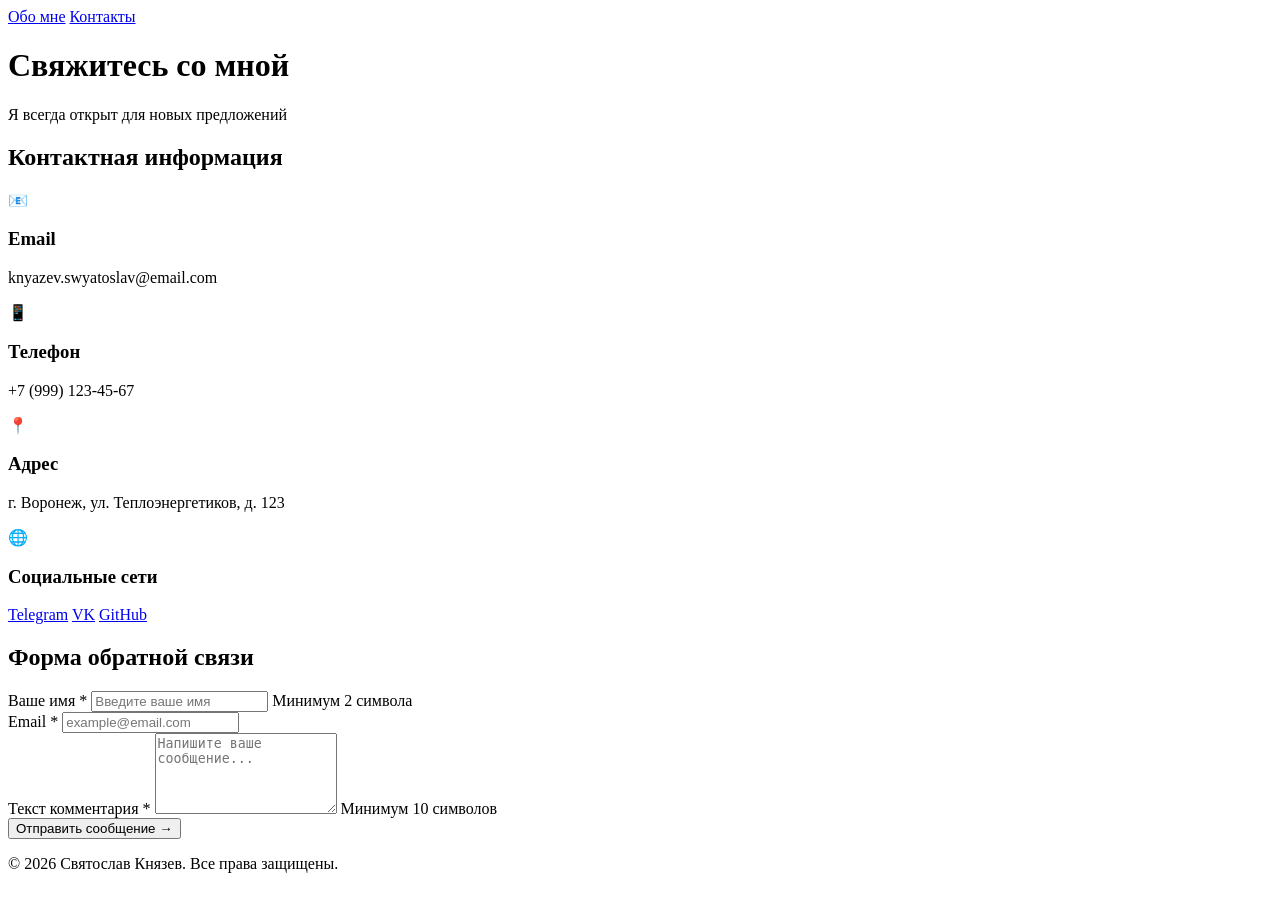
==== contacts.html @ 988ff11d "Add files via upload" ====
﻿<!DOCTYPE html>
<html lang="ru">
<head>
    <meta charset="UTF-8">
    <meta name="viewport" content="width=device-width, initial-scale=1.0">
    <title>Контакты - Мой сайт</title>
    <link rel="stylesheet" href="style.css">
</head>
<body>
    <nav class="navigation">
        <a href="Index.html" class="nav-link">Обо мне</a>
        <a href="contacts.html" class="nav-link active">Контакты</a>
    </nav>

    <header class="hero contacts-hero">
        <div class="container">
            <h1 class="fade-in">Свяжитесь со <span class="highlight">мной</span></h1>
            <p class="subtitle">Я всегда открыт для новых предложений</p>
        </div>
    </header>

    <main class="container">
        <div class="contacts-wrapper">
            <section class="contact-info">
                <h2 class="section-title">Контактная информация</h2>
                
                <div class="contact-card">
                    <div class="contact-icon">📧</div>
                    <div class="contact-details">
                        <h3>Email</h3>
                        <p>knyazev.swyatoslav@email.com</p>
                    </div>
                </div>

                <div class="contact-card">
                    <div class="contact-icon">📱</div>
                    <div class="contact-details">
                        <h3>Телефон</h3>
                        <p>+7 (999) 123-45-67</p>
                    </div>
                </div>

                <div class="contact-card">
                    <div class="contact-icon">📍</div>
                    <div class="contact-details">
                        <h3>Адрес</h3>
                        <p>г. Воронеж, ул. Теплоэнергетиков, д. 123</p>
                    </div>
                </div>

                <div class="contact-card">
                    <div class="contact-icon">🌐</div>
                    <div class="contact-details">
                        <h3>Социальные сети</h3>
                        <div class="social-links">
                            <a href="#" class="social-link">Telegram</a>
                            <a href="#" class="social-link">VK</a>
                            <a href="#" class="social-link">GitHub</a>
                        </div>
                    </div>
                </div>
            </section>

            <section class="contact-form-section">
                <h2 class="section-title">Форма обратной связи</h2>
                
                <form class="feedback-form" action="#" method="POST">
                    <div class="form-group">
                        <label for="name" class="form-label">Ваше имя *</label>
                        <input 
                            type="text" 
                            id="name" 
                            name="name" 
                            class="form-input" 
                            placeholder="Введите ваше имя"
                            required
                        >
                        <span class="form-hint">Минимум 2 символа</span>
                    </div>

                    <div class="form-group">
                        <label for="email" class="form-label">Email *</label>
                        <input 
                            type="email" 
                            id="email" 
                            name="email" 
                            class="form-input" 
                            placeholder="example@email.com"
                            required
                        >
                    </div>

                    <div class="form-group">
                        <label for="comment" class="form-label">Текст комментария *</label>
                        <textarea 
                            id="comment" 
                            name="comment" 
                            class="form-textarea" 
                            rows="5"
                            placeholder="Напишите ваше сообщение..."
                            required
                        ></textarea>
                        <span class="form-hint">Минимум 10 символов</span>
                    </div>

                    <button type="submit" class="submit-btn">
                        <span>Отправить сообщение</span>
                        <span class="btn-arrow">→</span>
                    </button>
                </form>
            </section>
        </div>
    </main>

    <footer class="footer">
        <p>&copy; 2026 Святослав Князев. Все права защищены.</p>
    </footer>
</body>
</html>
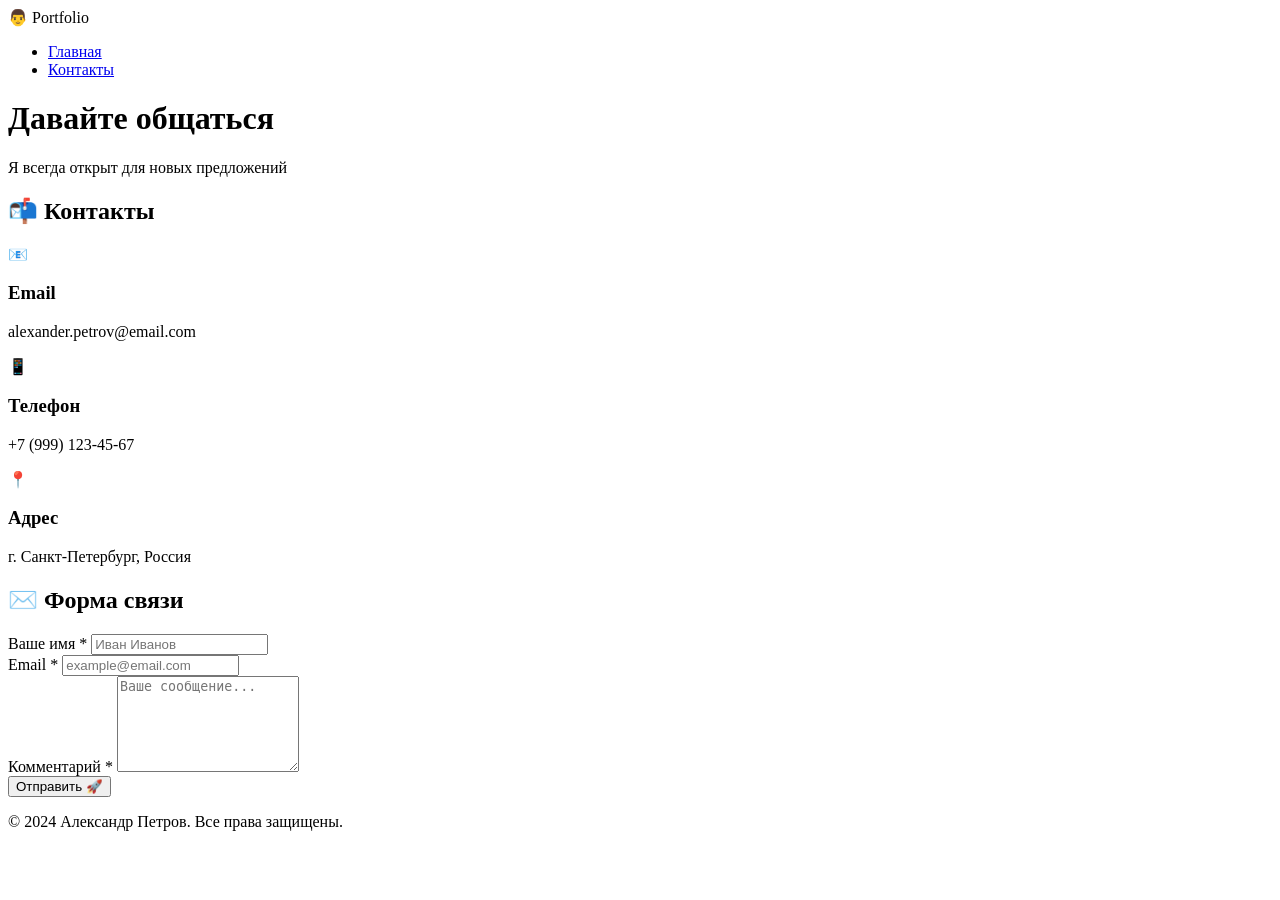
==== commit c9a54ba7: "Update contacts.html" ====
--- a/contacts.html
+++ b/contacts.html
@@ -1,70 +1,84 @@
-﻿<!DOCTYPE html>
+<!DOCTYPE html>
 <html lang="ru">
 <head>
     <meta charset="UTF-8">
     <meta name="viewport" content="width=device-width, initial-scale=1.0">
-    <title>Контакты - Мой сайт</title>
+    <title>Контакты | Александр Петров</title>
     <link rel="stylesheet" href="style.css">
+    <link href="https://fonts.googleapis.com/css2?family=Montserrat:wght@400;600;700;900&display=swap" rel="stylesheet">
 </head>
 <body>
+    <!-- Навигация -->
     <nav class="navigation">
-        <a href="Index.html" class="nav-link">Обо мне</a>
-        <a href="contacts.html" class="nav-link active">Контакты</a>
+        <div class="nav-container">
+            <div class="logo">
+                <span class="logo-icon">👨‍</span>
+                <span class="logo-text">Portfolio</span>
+            </div>
+            <ul class="nav-menu">
+                <li><a href="index.html" class="nav-link">Главная</a></li>
+                <li><a href="contacts.html" class="nav-link active">Контакты</a></li>
+            </ul>
+        </div>
     </nav>
 
+    <!-- Hero секция -->
     <header class="hero contacts-hero">
-        <div class="container">
-            <h1 class="fade-in">Свяжитесь со <span class="highlight">мной</span></h1>
-            <p class="subtitle">Я всегда открыт для новых предложений</p>
+        <div class="container hero-content">
+            <div class="hero-text">
+                <h1 class="hero-title">
+                    Давайте <span class="gradient-text">общаться</span>
+                </h1>
+                <p class="hero-subtitle">Я всегда открыт для новых предложений</p>
+            </div>
         </div>
     </header>
 
-    <main class="container">
+    <!-- Основной контент -->
+    <main class="container section">
         <div class="contacts-wrapper">
+            <!-- Контактная информация -->
             <section class="contact-info">
-                <h2 class="section-title">Контактная информация</h2>
+                <h2 class="section-title">📬 Контакты</h2>
                 
-                <div class="contact-card">
-                    <div class="contact-icon">📧</div>
-                    <div class="contact-details">
-                        <h3>Email</h3>
-                        <p>knyazev.swyatoslav@email.com</p>
+                <div class="contact-cards">
+                    <div class="contact-card">
+                        <div class="contact-icon-wrapper">
+                            <span class="contact-icon">📧</span>
+                        </div>
+                        <div class="contact-details">
+                            <h3>Email</h3>
+                            <p>alexander.petrov@email.com</p>
+                        </div>
                     </div>
-                </div>
 
-                <div class="contact-card">
-                    <div class="contact-icon">📱</div>
-                    <div class="contact-details">
-                        <h3>Телефон</h3>
-                        <p>+7 (999) 123-45-67</p>
+                    <div class="contact-card">
+                        <div class="contact-icon-wrapper">
+                            <span class="contact-icon">📱</span>
+                        </div>
+                        <div class="contact-details">
+                            <h3>Телефон</h3>
+                            <p>+7 (999) 123-45-67</p>
+                        </div>
                     </div>
-                </div>
 
-                <div class="contact-card">
-                    <div class="contact-icon">📍</div>
-                    <div class="contact-details">
-                        <h3>Адрес</h3>
-                        <p>г. Воронеж, ул. Теплоэнергетиков, д. 123</p>
-                    </div>
-                </div>
-
-                <div class="contact-card">
-                    <div class="contact-icon">🌐</div>
-                    <div class="contact-details">
-                        <h3>Социальные сети</h3>
-                        <div class="social-links">
-                            <a href="#" class="social-link">Telegram</a>
-                            <a href="#" class="social-link">VK</a>
-                            <a href="#" class="social-link">GitHub</a>
+                    <div class="contact-card">
+                        <div class="contact-icon-wrapper">
+                            <span class="contact-icon">📍</span>
+                        </div>
+                        <div class="contact-details">
+                            <h3>Адрес</h3>
+                            <p>г. Санкт-Петербург, Россия</p>
                         </div>
                     </div>
                 </div>
             </section>
 
+            <!-- Форма обратной связи -->
             <section class="contact-form-section">
-                <h2 class="section-title">Форма обратной связи</h2>
+                <h2 class="section-title">✉️ Форма связи</h2>
                 
-                <form class="feedback-form" action="#" method="POST">
+                <form id="feedbackForm" class="feedback-form">
                     <div class="form-group">
                         <label for="name" class="form-label">Ваше имя *</label>
                         <input 
@@ -72,10 +86,9 @@
                             id="name" 
                             name="name" 
                             class="form-input" 
-                            placeholder="Введите ваше имя"
-                            required
+                            placeholder="Иван Иванов"
                         >
-                        <span class="form-hint">Минимум 2 символа</span>
+                        <span class="error-message" id="nameError"></span>
                     </div>
 
                     <div class="form-group">
@@ -86,34 +99,41 @@
                             name="email" 
                             class="form-input" 
                             placeholder="example@email.com"
-                            required
                         >
+                        <span class="error-message" id="emailError"></span>
                     </div>
 
                     <div class="form-group">
-                        <label for="comment" class="form-label">Текст комментария *</label>
+                        <label for="comment" class="form-label">Комментарий *</label>
                         <textarea 
                             id="comment" 
                             name="comment" 
                             class="form-textarea" 
-                            rows="5"
-                            placeholder="Напишите ваше сообщение..."
-                            required
+                            rows="6"
+                            placeholder="Ваше сообщение..."
                         ></textarea>
-                        <span class="form-hint">Минимум 10 символов</span>
+                        <span class="error-message" id="commentError"></span>
                     </div>
 
                     <button type="submit" class="submit-btn">
-                        <span>Отправить сообщение</span>
-                        <span class="btn-arrow">→</span>
+                        <span>Отправить</span>
+                        <span class="btn-icon">🚀</span>
                     </button>
                 </form>
+                
+                <div id="formResult"></div>
             </section>
         </div>
     </main>
 
+    <!-- Футер -->
     <footer class="footer">
-        <p>&copy; 2026 Святослав Князев. Все права защищены.</p>
+        <div class="container">
+            <p>&copy; 2024 Александр Петров. Все права защищены.</p>
+        </div>
     </footer>
+
+    <!-- Подключение JavaScript -->
+    <script src="script.js"></script>
 </body>
-</html>+</html>
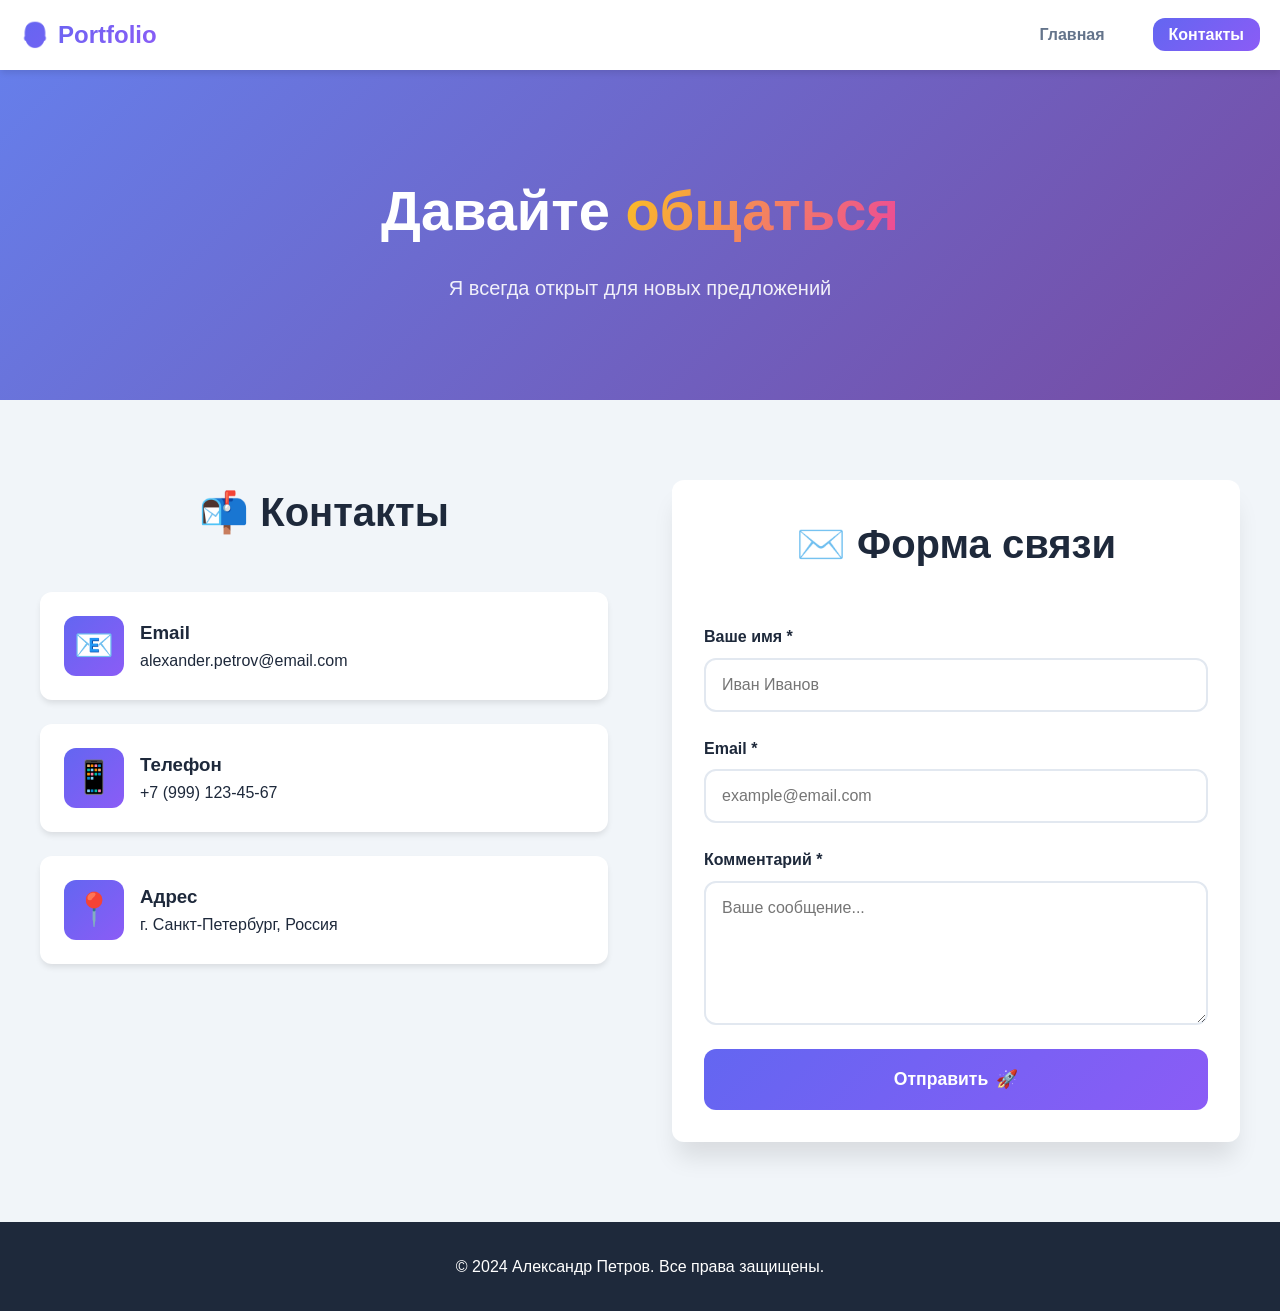
==== commit 345c50ae: "Update contact page owner name to Святослав Князев" ====
--- a/contacts.html
+++ b/contacts.html
@@ -3,7 +3,7 @@
 <head>
     <meta charset="UTF-8">
     <meta name="viewport" content="width=device-width, initial-scale=1.0">
-    <title>Контакты | Александр Петров</title>
+    <title>Контакты | Святослав Князев</title>
     <link rel="stylesheet" href="style.css">
     <link href="https://fonts.googleapis.com/css2?family=Montserrat:wght@400;600;700;900&display=swap" rel="stylesheet">
 </head>
--- a/style.css
+++ b/style.css
@@ -0,0 +1,455 @@
+/* ===== CSS ПЕРЕМЕННЫЕ ===== */
+:root {
+    --primary: #6366f1;
+    --primary-dark: #4f46e5;
+    --secondary: #8b5cf6;
+    --accent: #ec4899;
+    --success: #10b981;
+    --error: #ef4444;
+    --dark: #1e293b;
+    --gray: #64748b;
+    --light: #f1f5f9;
+    --white: #ffffff;
+    --gradient-primary: linear-gradient(135deg, #6366f1 0%, #8b5cf6 100%);
+    --gradient-hero: linear-gradient(135deg, #667eea 0%, #764ba2 100%);
+    --shadow: 0 4px 6px -1px rgba(0, 0, 0, 0.1);
+    --shadow-lg: 0 20px 25px -5px rgba(0, 0, 0, 0.1);
+    --radius: 12px;
+    --transition: all 0.3s ease;
+}
+
+/* ===== БАЗОВЫЕ СТИЛИ ===== */
+* {
+    margin: 0;
+    padding: 0;
+    box-sizing: border-box;
+}
+
+body {
+    font-family: 'Montserrat', sans-serif;
+    line-height: 1.6;
+    color: var(--dark);
+    background: var(--light);
+}
+
+.container {
+    max-width: 1200px;
+    margin: 0 auto;
+    padding: 0 20px;
+}
+
+/* ===== НАВИГАЦИЯ ===== */
+.navigation {
+    background: var(--white);
+    box-shadow: var(--shadow);
+    position: sticky;
+    top: 0;
+    z-index: 1000;
+}
+
+.nav-container {
+    display: flex;
+    justify-content: space-between;
+    align-items: center;
+    padding: 1rem 20px;
+}
+
+.logo {
+    display: flex;
+    align-items: center;
+    gap: 0.5rem;
+    font-weight: 700;
+    font-size: 1.5rem;
+    background: var(--gradient-primary);
+    -webkit-background-clip: text;
+    -webkit-text-fill-color: transparent;
+}
+
+.nav-menu {
+    display: flex;
+    list-style: none;
+    gap: 2rem;
+}
+
+.nav-link {
+    text-decoration: none;
+    color: var(--gray);
+    font-weight: 600;
+    padding: 0.5rem 1rem;
+    border-radius: var(--radius);
+    transition: var(--transition);
+}
+
+.nav-link:hover,
+.nav-link.active {
+    color: var(--white);
+    background: var(--gradient-primary);
+}
+
+/* ===== HERO СЕКЦИЯ ===== */
+.hero {
+    background: var(--gradient-hero);
+    color: var(--white);
+    padding: 6rem 0 4rem;
+    text-align: center;
+}
+
+.hero-title {
+    font-size: clamp(2rem, 5vw, 3.5rem);
+    font-weight: 900;
+    margin-bottom: 1rem;
+}
+
+.gradient-text {
+    background: linear-gradient(120deg, #fbbf24, #ec4899);
+    -webkit-background-clip: text;
+    -webkit-text-fill-color: transparent;
+}
+
+.hero-subtitle {
+    font-size: 1.25rem;
+    opacity: 0.9;
+    margin-bottom: 2rem;
+}
+
+.btn {
+    display: inline-flex;
+    align-items: center;
+    gap: 0.5rem;
+    padding: 1rem 2rem;
+    border-radius: 9999px;
+    text-decoration: none;
+    font-weight: 700;
+    transition: var(--transition);
+    border: none;
+    cursor: pointer;
+}
+
+.btn-primary {
+    background: var(--white);
+    color: var(--primary);
+}
+
+.btn-primary:hover {
+    transform: translateY(-3px);
+    box-shadow: var(--shadow-lg);
+}
+
+.btn-icon {
+    transition: transform 0.3s ease;
+}
+
+.btn:hover .btn-icon {
+    transform: translateX(5px);
+}
+
+/* ===== СЕКЦИИ ===== */
+.section {
+    padding: 5rem 0;
+}
+
+.section-title {
+    font-size: 2.5rem;
+    font-weight: 900;
+    text-align: center;
+    margin-bottom: 3rem;
+}
+
+/* ===== О СЕБЕ ===== */
+.about {
+    background: var(--white);
+}
+
+.about-description {
+    font-size: 1.2rem;
+    text-align: center;
+    max-width: 800px;
+    margin: 0 auto 3rem;
+    color: var(--gray);
+}
+
+.highlight {
+    color: var(--primary);
+}
+
+.stats-grid {
+    display: grid;
+    grid-template-columns: repeat(auto-fit, minmax(200px, 1fr));
+    gap: 2rem;
+}
+
+.stat-card {
+    background: var(--gradient-primary);
+    color: var(--white);
+    padding: 2rem;
+    border-radius: var(--radius);
+    text-align: center;
+}
+
+.stat-number {
+    font-size: 3rem;
+    font-weight: 900;
+}
+
+/* ===== ДОСТИЖЕНИЯ ===== */
+.achievements {
+    background: var(--light);
+}
+
+.achievements-grid {
+    display: grid;
+    grid-template-columns: repeat(auto-fit, minmax(250px, 1fr));
+    gap: 2rem;
+}
+
+.achievement-card {
+    background: var(--white);
+    padding: 2rem;
+    border-radius: var(--radius);
+    box-shadow: var(--shadow);
+    text-align: center;
+    transition: var(--transition);
+}
+
+.achievement-card:hover {
+    transform: translateY(-10px);
+    box-shadow: var(--shadow-lg);
+}
+
+.achievement-icon {
+    font-size: 3rem;
+    margin-bottom: 1rem;
+}
+
+/* ===== НАВЫКИ ===== */
+.skills {
+    background: var(--white);
+}
+
+.skills-container {
+    max-width: 800px;
+    margin: 0 auto;
+}
+
+.skill-item {
+    margin-bottom: 2rem;
+}
+
+.skill-header {
+    display: flex;
+    justify-content: space-between;
+    margin-bottom: 0.5rem;
+    font-weight: 600;
+}
+
+.skill-bar {
+    height: 12px;
+    background: #e2e8f0;
+    border-radius: 9999px;
+    overflow: hidden;
+}
+
+.skill-progress {
+    height: 100%;
+    background: var(--gradient-primary);
+    border-radius: 9999px;
+    transition: width 1s ease;
+}
+
+/* ===== УВЛЕЧЕНИЯ ===== */
+.hobbies {
+    background: var(--light);
+}
+
+.hobbies-grid {
+    display: grid;
+    grid-template-columns: repeat(auto-fit, minmax(250px, 1fr));
+    gap: 2rem;
+}
+
+.hobby-card {
+    background: var(--white);
+    padding: 2rem;
+    border-radius: var(--radius);
+    text-align: center;
+    transition: var(--transition);
+}
+
+.hobby-card:hover {
+    transform: translateY(-5px);
+    box-shadow: var(--shadow-lg);
+}
+
+.hobby-icon {
+    font-size: 3rem;
+    margin-bottom: 1rem;
+}
+
+/* ===== КОНТАКТЫ ===== */
+.contacts-hero {
+    min-height: 30vh;
+}
+
+.contacts-wrapper {
+    display: grid;
+    grid-template-columns: 1fr 1fr;
+    gap: 4rem;
+}
+
+.contact-cards {
+    display: flex;
+    flex-direction: column;
+    gap: 1.5rem;
+}
+
+.contact-card {
+    background: var(--white);
+    padding: 1.5rem;
+    border-radius: var(--radius);
+    box-shadow: var(--shadow);
+    display: flex;
+    align-items: center;
+    gap: 1rem;
+    transition: var(--transition);
+}
+
+.contact-card:hover {
+    transform: translateX(10px);
+}
+
+.contact-icon-wrapper {
+    width: 60px;
+    height: 60px;
+    background: var(--gradient-primary);
+    border-radius: var(--radius);
+    display: flex;
+    align-items: center;
+    justify-content: center;
+}
+
+.contact-icon {
+    font-size: 2rem;
+}
+
+.contact-form-section {
+    background: var(--white);
+    padding: 2rem;
+    border-radius: var(--radius);
+    box-shadow: var(--shadow-lg);
+}
+
+.feedback-form {
+    display: flex;
+    flex-direction: column;
+    gap: 1.5rem;
+}
+
+.form-group {
+    display: flex;
+    flex-direction: column;
+    gap: 0.5rem;
+}
+
+.form-label {
+    font-weight: 700;
+}
+
+.form-input,
+.form-textarea {
+    padding: 1rem;
+    border: 2px solid #e2e8f0;
+    border-radius: var(--radius);
+    font-size: 1rem;
+    font-family: inherit;
+    transition: var(--transition);
+}
+
+.form-input:focus,
+.form-textarea:focus {
+    outline: none;
+    border-color: var(--primary);
+    box-shadow: 0 0 0 4px rgba(99, 102, 241, 0.1);
+}
+
+.form-textarea {
+    resize: vertical;
+}
+
+.error-message {
+    color: var(--error);
+    font-size: 0.85rem;
+    display: none;
+}
+
+.form-input.error,
+.form-textarea.error {
+    border-color: var(--error);
+    background: #fef2f2;
+}
+
+.submit-btn {
+    padding: 1.25rem;
+    background: var(--gradient-primary);
+    color: var(--white);
+    border: none;
+    border-radius: var(--radius);
+    font-size: 1.1rem;
+    font-weight: 700;
+    cursor: pointer;
+    display: flex;
+    align-items: center;
+    justify-content: center;
+    gap: 0.5rem;
+    transition: var(--transition);
+}
+
+.submit-btn:hover {
+    transform: translateY(-3px);
+    box-shadow: var(--shadow-lg);
+}
+
+/* ===== РЕЗУЛЬТАТ ФОРМЫ ===== */
+.form-result {
+    margin-top: 2rem;
+}
+
+.success-card {
+    background: linear-gradient(135deg, #10b981 0%, #059669 100%);
+    color: var(--white);
+    padding: 2rem;
+    border-radius: var(--radius);
+    text-align: center;
+    animation: slideIn 0.5s ease;
+}
+
+@keyframes slideIn {
+    from { opacity: 0; transform: translateY(-20px); }
+    to { opacity: 1; transform: translateY(0); }
+}
+
+/* ===== ФУТЕР ===== */
+.footer {
+    background: var(--dark);
+    color: var(--white);
+    padding: 2rem 0;
+    text-align: center;
+}
+
+/* ===== АДАПТИВ ===== */
+@media screen and (max-width: 768px) {
+    .nav-menu {
+        gap: 1rem;
+    }
+    
+    .contacts-wrapper {
+        grid-template-columns: 1fr;
+    }
+    
+    .hero-title {
+        font-size: 2rem;
+    }
+    
+    .section-title {
+        font-size: 2rem;
+    }
+}
